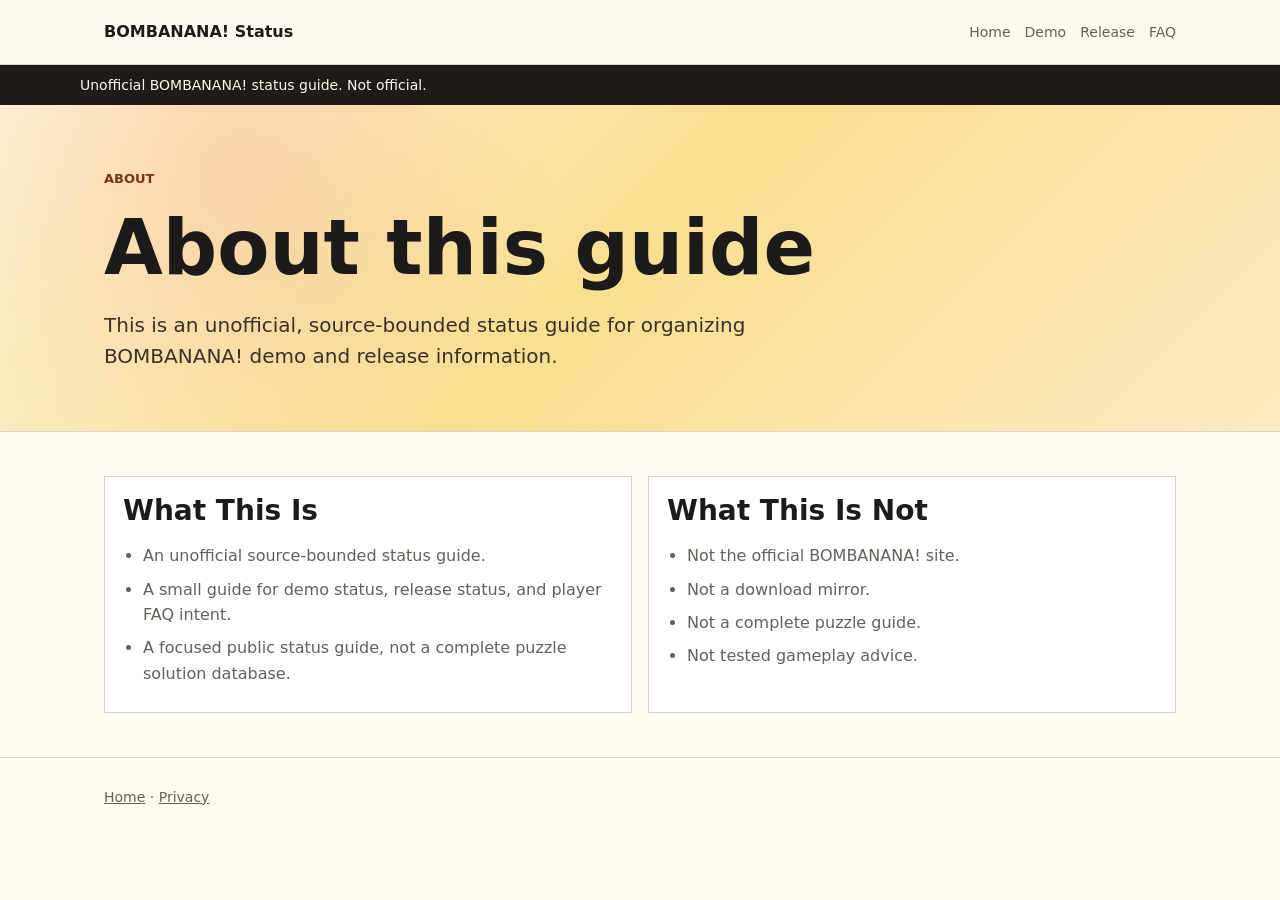
==== about/index.html @ dd566486 "Initial BOMBANANA static site" ====
﻿<!doctype html>
<html lang="en">
<head>
  <meta charset="utf-8">
  <meta name="viewport" content="width=device-width, initial-scale=1">
  <meta name="robots" content="index,follow">
  <link rel="canonical" href="https://bombananaguide.com/about/">
  <title>About This BOMBANANA! Preview</title>
  <meta name="description" content="About this unofficial BOMBANANA! status guide and source boundaries.">
  <link rel="stylesheet" href="../assets/styles.css">
</head>
<body>
  <header class="topbar"><div class="topbar-inner"><div class="brand">BOMBANANA! Status</div><nav class="nav"><a href="../">Home</a><a href="../bombanana-demo-status/">Demo</a><a href="../bombanana-release-date-platforms/">Release</a><a href="../bombanana-beginner-faq/">FAQ</a></nav></div></header>
  <div class="notice"><div class="notice-inner">Unofficial BOMBANANA! status guide. Not official.</div></div>
  <section class="hero"><div class="hero-inner"><div class="eyebrow">About</div><h1>About this guide</h1><p>This is an unofficial, source-bounded status guide for organizing BOMBANANA! demo and release information.</p></div></section>
  <main><section class="band"><div class="wrap"><div class="split"><div class="panel"><h2>What This Is</h2><ul class="check-list"><li>An unofficial source-bounded status guide.</li><li>A small guide for demo status, release status, and player FAQ intent.</li><li>A focused public status guide, not a complete puzzle solution database.</li></ul></div><div class="panel"><h2>What This Is Not</h2><ul class="check-list"><li>Not the official BOMBANANA! site.</li><li>Not a download mirror.</li><li>Not a complete puzzle guide.</li><li>Not tested gameplay advice.</li></ul></div></div></div></section></main>
  <footer class="footer"><div class="wrap"><a href="../">Home</a> · <a href="../privacy-policy/">Privacy</a></div></footer>
</body>
</html>
---- assets/styles.css ----
:root {
  --ink: #1d1b1a;
  --muted: #665f5b;
  --line: #ddd5cc;
  --paper: #fffaf2;
  --band: #f4eadc;
  --accent: #e6b41f;
  --accent-2: #e85d3f;
  --ok: #2d7d52;
  --block: #a63d35;
  --panel: #ffffff;
}

* {
  box-sizing: border-box;
}

body {
  margin: 0;
  color: var(--ink);
  background: var(--paper);
  font-family: Inter, ui-sans-serif, system-ui, -apple-system, BlinkMacSystemFont, "Segoe UI", sans-serif;
  line-height: 1.58;
  overflow-x: hidden;
}

html {
  overflow-x: hidden;
}

a {
  color: inherit;
}

.topbar {
  border-bottom: 1px solid var(--line);
  background: rgba(255, 250, 242, 0.96);
  position: sticky;
  top: 0;
  z-index: 5;
}

.topbar-inner,
.wrap,
.hero-inner,
.notice-inner {
  width: 100%;
  max-width: 1120px;
  margin: 0 auto;
  padding-left: 24px;
  padding-right: 24px;
}

.topbar-inner {
  min-height: 64px;
  display: flex;
  align-items: center;
  justify-content: space-between;
  gap: 24px;
}

.brand {
  font-weight: 800;
  letter-spacing: 0;
}

.nav {
  display: flex;
  gap: 14px;
  flex-wrap: wrap;
  font-size: 14px;
}

.nav a {
  text-decoration: none;
  color: var(--muted);
}

.nav a:hover {
  color: var(--ink);
}

.notice {
  background: #201b18;
  color: #fff8ec;
  font-size: 14px;
}

.notice-inner {
  padding: 9px 0;
  overflow-wrap: anywhere;
  white-space: normal;
}

.hero {
  background:
    radial-gradient(circle at 18% 18%, rgba(232, 93, 63, 0.16), transparent 30%),
    linear-gradient(135deg, #fff4da 0%, #f8df91 48%, #ffeac2 100%);
  border-bottom: 1px solid var(--line);
}

.hero-inner {
  padding-top: 64px;
  padding-bottom: 58px;
}

.eyebrow {
  color: #7b321f;
  font-weight: 800;
  text-transform: uppercase;
  font-size: 13px;
  overflow-wrap: anywhere;
}

h1,
h2,
h3 {
  line-height: 1.16;
  margin: 0;
}

h1 {
  max-width: 820px;
  margin-top: 14px;
  font-size: clamp(40px, 8vw, 76px);
  overflow-wrap: anywhere;
  word-break: normal;
  white-space: normal;
}

h2 {
  font-size: 28px;
  margin-bottom: 16px;
}

h3 {
  font-size: 19px;
  margin-bottom: 10px;
}

p {
  margin: 0;
}

.hero p {
  max-width: 760px;
  margin-top: 18px;
  font-size: 20px;
  color: #3c3029;
  overflow-wrap: anywhere;
  white-space: normal;
}

.hero-actions {
  display: flex;
  gap: 12px;
  flex-wrap: wrap;
  margin-top: 28px;
}

.button {
  display: inline-flex;
  align-items: center;
  justify-content: center;
  min-height: 44px;
  padding: 0 18px;
  border: 1px solid #1e1a16;
  background: #1e1a16;
  color: #fffaf2;
  text-decoration: none;
  font-weight: 750;
}

.button.secondary {
  background: transparent;
  color: #1e1a16;
}

.band {
  padding: 44px 0;
}

.band.alt {
  background: var(--band);
  border-top: 1px solid var(--line);
  border-bottom: 1px solid var(--line);
}

.answer {
  padding: 18px;
  border: 1px solid var(--line);
  background: var(--panel);
  margin-bottom: 22px;
}

.grid {
  display: grid;
  grid-template-columns: repeat(3, minmax(0, 1fr));
  gap: 14px;
}

.tile,
.panel,
.status-card {
  background: var(--panel);
  border: 1px solid var(--line);
  padding: 18px;
}

.tile {
  text-decoration: none;
}

.tile h2 {
  font-size: 20px;
  margin-bottom: 8px;
  overflow-wrap: anywhere;
}

.tile p,
.panel p,
.status-card p,
li {
  color: var(--muted);
  overflow-wrap: anywhere;
}

.status-cards {
  display: grid;
  grid-template-columns: repeat(3, minmax(0, 1fr));
  gap: 14px;
  margin: 20px 0;
}

.status-card strong {
  display: block;
  font-size: 14px;
  color: var(--muted);
}

.status-card span {
  display: block;
  margin-top: 8px;
  font-weight: 850;
  font-size: 22px;
}

.split {
  display: grid;
  grid-template-columns: repeat(2, minmax(0, 1fr));
  gap: 16px;
}

.status-table {
  width: 100%;
  border-collapse: collapse;
  background: var(--panel);
  border: 1px solid var(--line);
}

.status-table th,
.status-table td {
  padding: 14px;
  border-bottom: 1px solid var(--line);
  text-align: left;
  vertical-align: top;
}

.status-table tr:last-child th,
.status-table tr:last-child td {
  border-bottom: 0;
}

.tag {
  display: inline-flex;
  align-items: center;
  min-height: 28px;
  padding: 0 10px;
  background: #efe7db;
  color: var(--ink);
  font-size: 13px;
  font-weight: 800;
}

.tag.ok {
  color: #fff;
  background: var(--ok);
}

.tag.block {
  color: #fff;
  background: var(--block);
}

.check-list {
  padding-left: 20px;
  margin: 0;
}

.check-list li {
  margin: 8px 0;
}

.source-note {
  margin-top: 20px;
  padding: 14px;
  background: #fff3d2;
  border: 1px solid #e5cd8d;
  color: #5f4b13;
}

.footer {
  padding: 28px 0;
  border-top: 1px solid var(--line);
  color: var(--muted);
  font-size: 14px;
}

@media (max-width: 780px) {
  .topbar,
  .notice,
  .hero,
  .band,
  .footer {
    width: 100vw;
    max-width: 100vw;
    overflow-x: hidden;
  }

  .topbar-inner,
  .wrap,
  .hero-inner,
  .notice-inner {
    width: 100vw;
    max-width: 100vw;
    padding-left: 16px;
    padding-right: 16px;
  }

  .topbar-inner {
    align-items: flex-start;
    flex-direction: column;
    padding: 14px 0;
    padding-left: 16px;
    padding-right: 16px;
  }

  .hero-inner {
    padding-top: 46px;
    padding-bottom: 46px;
  }

  h1 {
    font-size: 22px;
    line-height: 1.16;
    word-break: break-word;
    overflow-wrap: anywhere;
  }

  .hero p {
    font-size: 14px;
    word-break: break-word;
  }

  .eyebrow,
  .notice-inner {
    font-size: 12px;
  }

  .button {
    width: 100%;
  }

  .answer,
  .panel,
  .tile,
  .status-card,
  .status-table {
    max-width: 100%;
    overflow-wrap: anywhere;
    word-break: break-word;
  }

  .grid,
  .status-cards,
  .split {
    grid-template-columns: 1fr;
  }

  .status-table {
    font-size: 14px;
  }
}
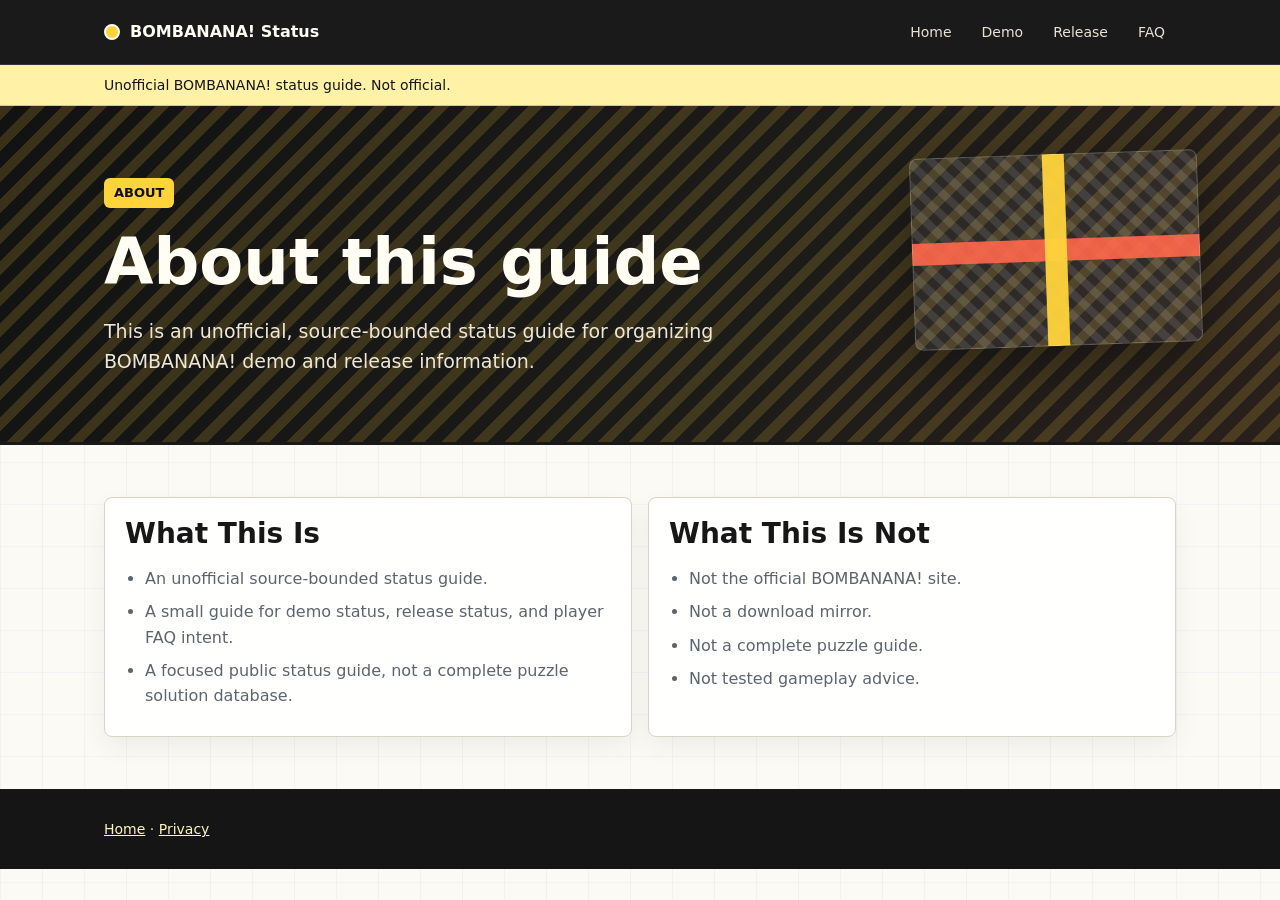
==== commit 8e561184: "Refresh BOMBANANA site UI" ====
--- a/about/index.html
+++ b/about/index.html
@@ -5,7 +5,7 @@
   <meta name="viewport" content="width=device-width, initial-scale=1">
   <meta name="robots" content="index,follow">
   <link rel="canonical" href="https://bombananaguide.com/about/">
-  <title>About This BOMBANANA! Preview</title>
+  <title>About This BOMBANANA! Guide</title>
   <meta name="description" content="About this unofficial BOMBANANA! status guide and source boundaries.">
   <link rel="stylesheet" href="../assets/styles.css">
 </head>
@@ -17,4 +17,3 @@
   <footer class="footer"><div class="wrap"><a href="../">Home</a> · <a href="../privacy-policy/">Privacy</a></div></footer>
 </body>
 </html>
-
--- a/assets/styles.css
+++ b/assets/styles.css
@@ -1,43 +1,52 @@
 :root {
-  --ink: #1d1b1a;
-  --muted: #665f5b;
-  --line: #ddd5cc;
-  --paper: #fffaf2;
-  --band: #f4eadc;
-  --accent: #e6b41f;
-  --accent-2: #e85d3f;
-  --ok: #2d7d52;
-  --block: #a63d35;
+  --ink: #171717;
+  --muted: #5d646b;
+  --paper: #fbfaf4;
   --panel: #ffffff;
+  --soft: #f0eee3;
+  --line: #d8d4c7;
+  --line-strong: #191919;
+  --sun: #ffd43b;
+  --coral: #ff684c;
+  --teal: #159a8c;
+  --blue: #365dff;
+  --ok: #207a55;
+  --block: #b73635;
+  --shadow: 0 16px 40px rgba(17, 17, 17, 0.09);
 }
 
 * {
   box-sizing: border-box;
+}
+
+html {
+  overflow-x: hidden;
 }
 
 body {
   margin: 0;
   color: var(--ink);
-  background: var(--paper);
+  background:
+    linear-gradient(90deg, rgba(21, 154, 140, 0.055) 1px, transparent 1px),
+    linear-gradient(180deg, rgba(54, 93, 255, 0.045) 1px, transparent 1px),
+    var(--paper);
+  background-size: 42px 42px;
   font-family: Inter, ui-sans-serif, system-ui, -apple-system, BlinkMacSystemFont, "Segoe UI", sans-serif;
   line-height: 1.58;
   overflow-x: hidden;
 }
 
-html {
-  overflow-x: hidden;
-}
-
 a {
   color: inherit;
 }
 
 .topbar {
-  border-bottom: 1px solid var(--line);
-  background: rgba(255, 250, 242, 0.96);
   position: sticky;
   top: 0;
   z-index: 5;
+  color: #fffdf4;
+  background: rgba(17, 17, 17, 0.96);
+  border-bottom: 1px solid rgba(255, 255, 255, 0.12);
 }
 
 .topbar-inner,
@@ -60,69 +69,122 @@
 }
 
 .brand {
-  font-weight: 800;
+  display: inline-flex;
+  align-items: center;
+  gap: 10px;
+  font-weight: 900;
   letter-spacing: 0;
+}
+
+.brand::before {
+  width: 12px;
+  height: 12px;
+  background: var(--sun);
+  border: 2px solid #fffdf4;
+  border-radius: 50%;
+  content: "";
 }
 
 .nav {
   display: flex;
-  gap: 14px;
+  gap: 8px;
   flex-wrap: wrap;
   font-size: 14px;
 }
 
 .nav a {
+  min-height: 34px;
+  display: inline-flex;
+  align-items: center;
+  padding: 0 10px;
+  color: #e8e2d4;
   text-decoration: none;
-  color: var(--muted);
+  border: 1px solid transparent;
+  border-radius: 6px;
 }
 
 .nav a:hover {
-  color: var(--ink);
+  color: #111;
+  background: var(--sun);
+  border-color: var(--sun);
 }
 
 .notice {
-  background: #201b18;
-  color: #fff8ec;
+  background: #fff1a6;
+  color: #151515;
   font-size: 14px;
+  border-bottom: 1px solid #e4c955;
 }
 
 .notice-inner {
-  padding: 9px 0;
+  padding-top: 9px;
+  padding-bottom: 9px;
   overflow-wrap: anywhere;
   white-space: normal;
 }
 
 .hero {
+  position: relative;
+  overflow: hidden;
+  color: #fffdf4;
   background:
-    radial-gradient(circle at 18% 18%, rgba(232, 93, 63, 0.16), transparent 30%),
-    linear-gradient(135deg, #fff4da 0%, #f8df91 48%, #ffeac2 100%);
-  border-bottom: 1px solid var(--line);
+    repeating-linear-gradient(135deg, rgba(255, 212, 59, 0.16) 0 10px, transparent 10px 22px),
+    linear-gradient(120deg, #121212 0%, #1c1b18 58%, #2a201c 100%);
+  border-bottom: 3px solid var(--line-strong);
+}
+
+.hero::after {
+  position: absolute;
+  top: 48px;
+  right: max(24px, calc((100vw - 1120px) / 2));
+  width: 286px;
+  height: 190px;
+  border: 1px solid rgba(255, 255, 255, 0.18);
+  border-radius: 8px;
+  background:
+    linear-gradient(90deg, transparent 0 46%, rgba(255, 212, 59, 0.95) 46% 54%, transparent 54%),
+    linear-gradient(0deg, transparent 0 44%, rgba(255, 104, 76, 0.9) 44% 56%, transparent 56%),
+    repeating-linear-gradient(45deg, rgba(255, 255, 255, 0.1) 0 8px, transparent 8px 16px),
+    rgba(255, 255, 255, 0.06);
+  box-shadow: 0 20px 60px rgba(0, 0, 0, 0.32);
+  content: "";
+  transform: rotate(-2deg);
 }
 
 .hero-inner {
-  padding-top: 64px;
-  padding-bottom: 58px;
+  position: relative;
+  z-index: 1;
+  padding-top: 72px;
+  padding-bottom: 66px;
 }
 
 .eyebrow {
-  color: #7b321f;
-  font-weight: 800;
+  display: inline-flex;
+  align-items: center;
+  min-height: 30px;
+  padding: 0 10px;
+  color: #111;
+  background: var(--sun);
+  border-radius: 6px;
+  font-size: 13px;
+  font-weight: 900;
+  letter-spacing: 0;
   text-transform: uppercase;
-  font-size: 13px;
   overflow-wrap: anywhere;
 }
 
 h1,
 h2,
 h3 {
-  line-height: 1.16;
+  line-height: 1.13;
   margin: 0;
+  letter-spacing: 0;
 }
 
 h1 {
-  max-width: 820px;
-  margin-top: 14px;
-  font-size: clamp(40px, 8vw, 76px);
+  max-width: 720px;
+  margin-top: 18px;
+  font-size: 64px;
   overflow-wrap: anywhere;
   word-break: normal;
   white-space: normal;
@@ -142,78 +204,143 @@
   margin: 0;
 }
 
+main {
+  overflow-x: hidden;
+}
+
 .hero p {
-  max-width: 760px;
+  max-width: 650px;
   margin-top: 18px;
-  font-size: 20px;
-  color: #3c3029;
+  color: #efe7d6;
+  font-size: 19px;
   overflow-wrap: anywhere;
   white-space: normal;
 }
 
-.hero-actions {
+.hero-actions,
+.hero-status {
   display: flex;
   gap: 12px;
   flex-wrap: wrap;
   margin-top: 28px;
 }
 
+.hero-status {
+  max-width: 820px;
+}
+
+.hero-status div {
+  min-width: 166px;
+  flex: 1 1 166px;
+  padding: 14px;
+  background: rgba(255, 253, 244, 0.1);
+  border: 1px solid rgba(255, 255, 255, 0.18);
+  border-radius: 8px;
+}
+
+.hero-status strong {
+  display: block;
+  color: var(--sun);
+  font-size: 13px;
+  text-transform: uppercase;
+}
+
+.hero-status span {
+  display: block;
+  margin-top: 4px;
+  color: #fffdf4;
+  font-weight: 800;
+  overflow-wrap: anywhere;
+}
+
 .button {
+  min-height: 46px;
   display: inline-flex;
   align-items: center;
   justify-content: center;
-  min-height: 44px;
   padding: 0 18px;
-  border: 1px solid #1e1a16;
-  background: #1e1a16;
-  color: #fffaf2;
+  color: #101010;
+  background: var(--sun);
+  border: 1px solid var(--sun);
+  border-radius: 6px;
+  font-weight: 850;
   text-decoration: none;
-  font-weight: 750;
+  box-shadow: 0 8px 20px rgba(255, 212, 59, 0.18);
 }
 
 .button.secondary {
+  color: #fffdf4;
   background: transparent;
-  color: #1e1a16;
+  border-color: rgba(255, 255, 255, 0.38);
+  box-shadow: none;
+}
+
+.button:hover {
+  transform: translateY(-1px);
 }
 
 .band {
-  padding: 44px 0;
+  padding: 52px 0;
 }
 
 .band.alt {
-  background: var(--band);
+  background: #eeece2;
   border-top: 1px solid var(--line);
   border-bottom: 1px solid var(--line);
 }
 
 .answer {
-  padding: 18px;
+  position: relative;
+  padding: 20px 20px 20px 24px;
+  background: var(--panel);
   border: 1px solid var(--line);
-  background: var(--panel);
-  margin-bottom: 22px;
+  border-left: 7px solid var(--teal);
+  border-radius: 8px;
+  box-shadow: var(--shadow);
+  margin-bottom: 24px;
 }
 
 .grid {
   display: grid;
   grid-template-columns: repeat(3, minmax(0, 1fr));
-  gap: 14px;
+  gap: 16px;
 }
 
 .tile,
 .panel,
 .status-card {
-  background: var(--panel);
+  background: rgba(255, 255, 255, 0.94);
   border: 1px solid var(--line);
-  padding: 18px;
+  border-radius: 8px;
+  box-shadow: 0 10px 26px rgba(17, 17, 17, 0.06);
+  padding: 20px;
 }
 
 .tile {
+  position: relative;
+  overflow: hidden;
+  min-height: 156px;
   text-decoration: none;
 }
 
+.tile::before {
+  position: absolute;
+  top: 0;
+  left: 0;
+  width: 100%;
+  height: 5px;
+  background: linear-gradient(90deg, var(--sun), var(--coral), var(--teal), var(--blue));
+  content: "";
+}
+
+.tile:hover {
+  border-color: #171717;
+  transform: translateY(-2px);
+}
+
 .tile h2 {
-  font-size: 20px;
-  margin-bottom: 8px;
+  margin-bottom: 9px;
+  font-size: 21px;
   overflow-wrap: anywhere;
 }
 
@@ -228,21 +355,21 @@
 .status-cards {
   display: grid;
   grid-template-columns: repeat(3, minmax(0, 1fr));
-  gap: 14px;
-  margin: 20px 0;
+  gap: 16px;
+  margin: 22px 0;
 }
 
 .status-card strong {
   display: block;
+  color: var(--muted);
   font-size: 14px;
-  color: var(--muted);
 }
 
 .status-card span {
   display: block;
   margin-top: 8px;
-  font-weight: 850;
   font-size: 22px;
+  font-weight: 900;
 }
 
 .split {
@@ -253,33 +380,43 @@
 
 .status-table {
   width: 100%;
-  border-collapse: collapse;
+  overflow: hidden;
   background: var(--panel);
   border: 1px solid var(--line);
+  border-radius: 8px;
+  border-collapse: separate;
+  border-spacing: 0;
+  box-shadow: var(--shadow);
 }
 
 .status-table th,
 .status-table td {
-  padding: 14px;
+  padding: 15px;
   border-bottom: 1px solid var(--line);
   text-align: left;
   vertical-align: top;
 }
 
+.status-table th {
+  color: #fffdf4;
+  background: #171717;
+}
+
 .status-table tr:last-child th,
 .status-table tr:last-child td {
   border-bottom: 0;
 }
 
 .tag {
+  min-height: 28px;
   display: inline-flex;
   align-items: center;
-  min-height: 28px;
   padding: 0 10px;
-  background: #efe7db;
   color: var(--ink);
+  background: #ece7d6;
+  border-radius: 6px;
   font-size: 13px;
-  font-weight: 800;
+  font-weight: 850;
 }
 
 .tag.ok {
@@ -303,17 +440,40 @@
 
 .source-note {
   margin-top: 20px;
-  padding: 14px;
-  background: #fff3d2;
-  border: 1px solid #e5cd8d;
-  color: #5f4b13;
+  padding: 14px 16px;
+  color: #102f2b;
+  background: #dff4ef;
+  border: 1px solid #9fd8cc;
+  border-radius: 8px;
 }
 
 .footer {
   padding: 28px 0;
-  border-top: 1px solid var(--line);
-  color: var(--muted);
+  color: #e9e1d1;
+  background: #151515;
+  border-top: 1px solid var(--line-strong);
   font-size: 14px;
+}
+
+.footer a {
+  color: #fff5b8;
+}
+
+@media (max-width: 980px) {
+  .hero::after {
+    opacity: 0.28;
+    right: 20px;
+    width: 210px;
+  }
+
+  h1 {
+    font-size: 48px;
+  }
+
+  .grid,
+  .status-cards {
+    grid-template-columns: repeat(2, minmax(0, 1fr));
+  }
 }
 
 @media (max-width: 780px) {
@@ -322,8 +482,8 @@
   .hero,
   .band,
   .footer {
-    width: 100vw;
-    max-width: 100vw;
+    width: 100%;
+    max-width: 100%;
     overflow-x: hidden;
   }
 
@@ -331,18 +491,34 @@
   .wrap,
   .hero-inner,
   .notice-inner {
-    width: 100vw;
-    max-width: 100vw;
+    width: 100%;
+    max-width: 100%;
+    min-width: 0;
     padding-left: 16px;
     padding-right: 16px;
   }
 
   .topbar-inner {
+    min-height: 0;
     align-items: flex-start;
     flex-direction: column;
-    padding: 14px 0;
-    padding-left: 16px;
-    padding-right: 16px;
+    padding-top: 14px;
+    padding-bottom: 14px;
+  }
+
+  .nav {
+    width: 100%;
+    gap: 6px;
+  }
+
+  .nav a {
+    min-height: 32px;
+    padding: 0 8px;
+    font-size: 13px;
+  }
+
+  .hero::after {
+    display: none;
   }
 
   .hero-inner {
@@ -351,14 +527,18 @@
   }
 
   h1 {
-    font-size: 22px;
+    font-size: 34px;
     line-height: 1.16;
     word-break: break-word;
     overflow-wrap: anywhere;
   }
 
+  h2 {
+    font-size: 24px;
+  }
+
   .hero p {
-    font-size: 14px;
+    font-size: 15px;
     word-break: break-word;
   }
 
@@ -371,6 +551,7 @@
     width: 100%;
   }
 
+  .hero-status div,
   .answer,
   .panel,
   .tile,
@@ -381,6 +562,17 @@
     word-break: break-word;
   }
 
+  .hero-status {
+    display: grid;
+    grid-template-columns: 1fr;
+    width: 100%;
+  }
+
+  .hero-status div {
+    min-width: 0;
+    width: 100%;
+  }
+
   .grid,
   .status-cards,
   .split {
